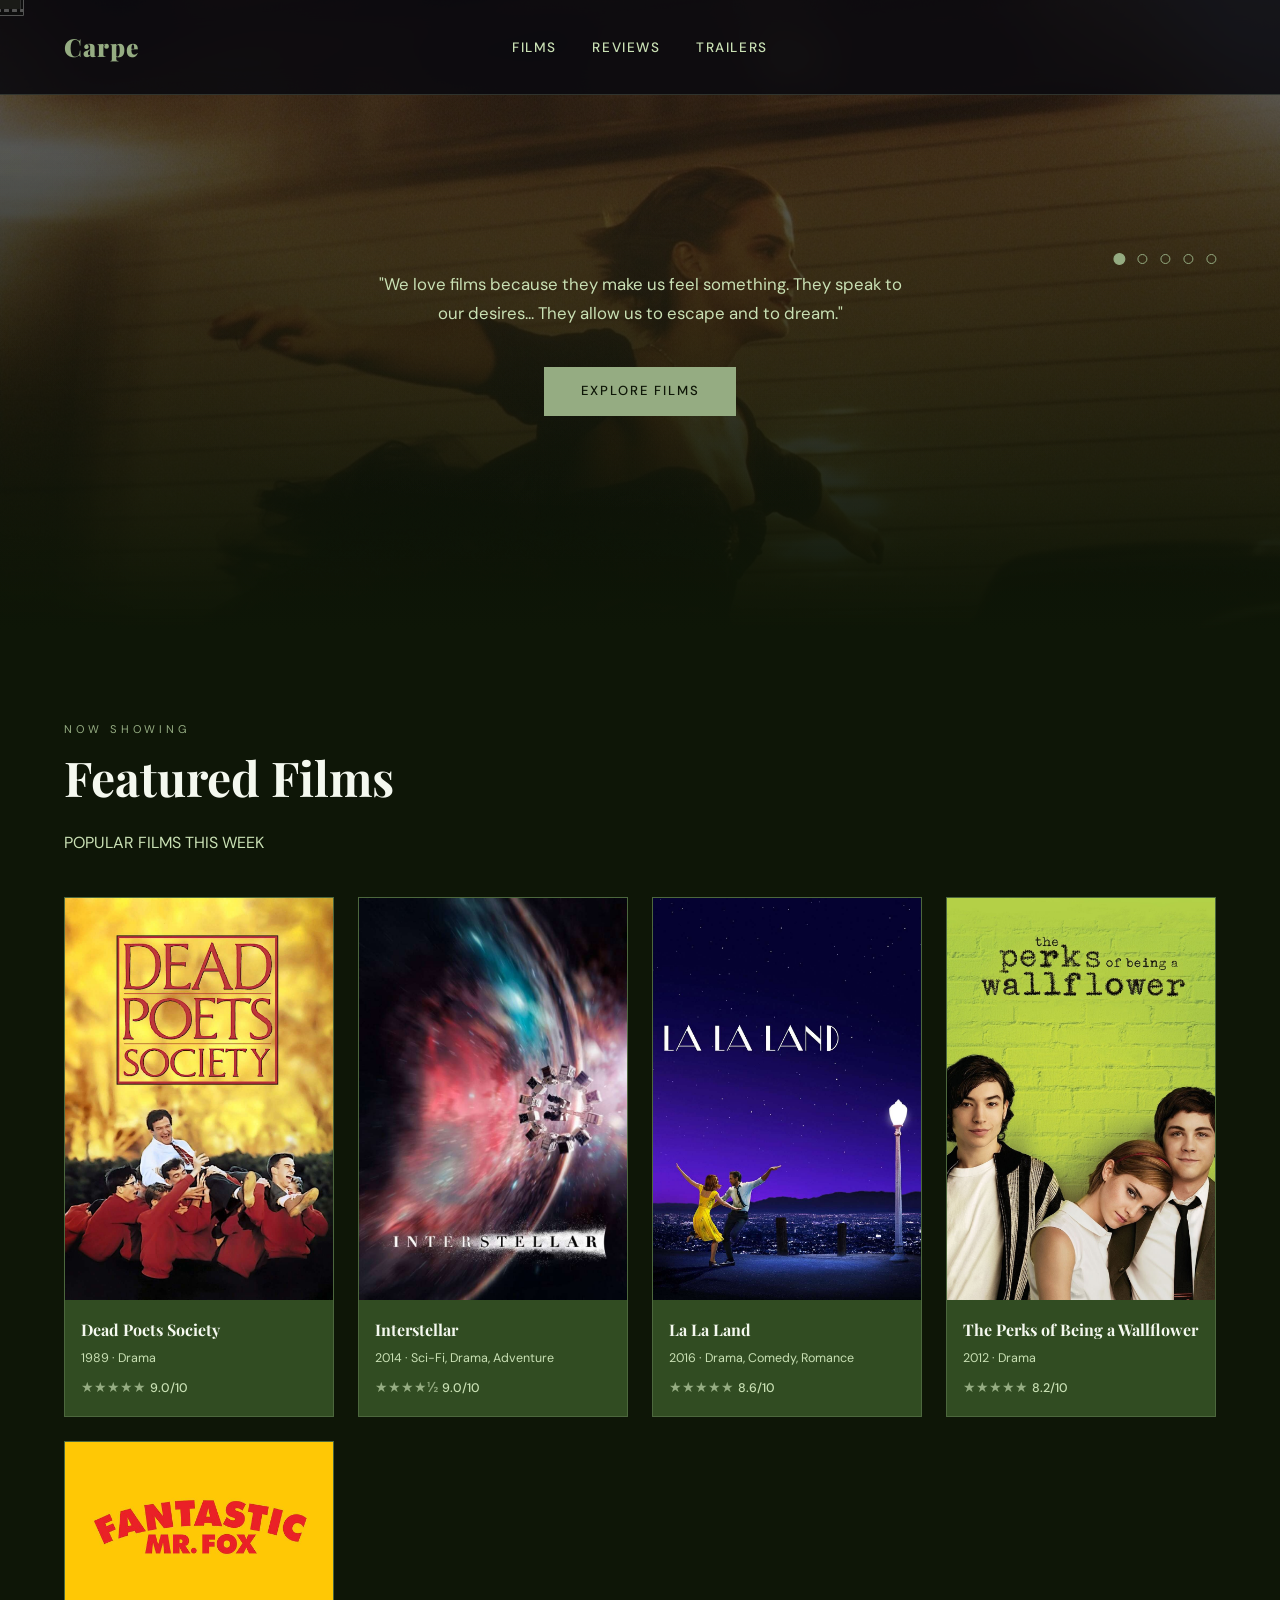
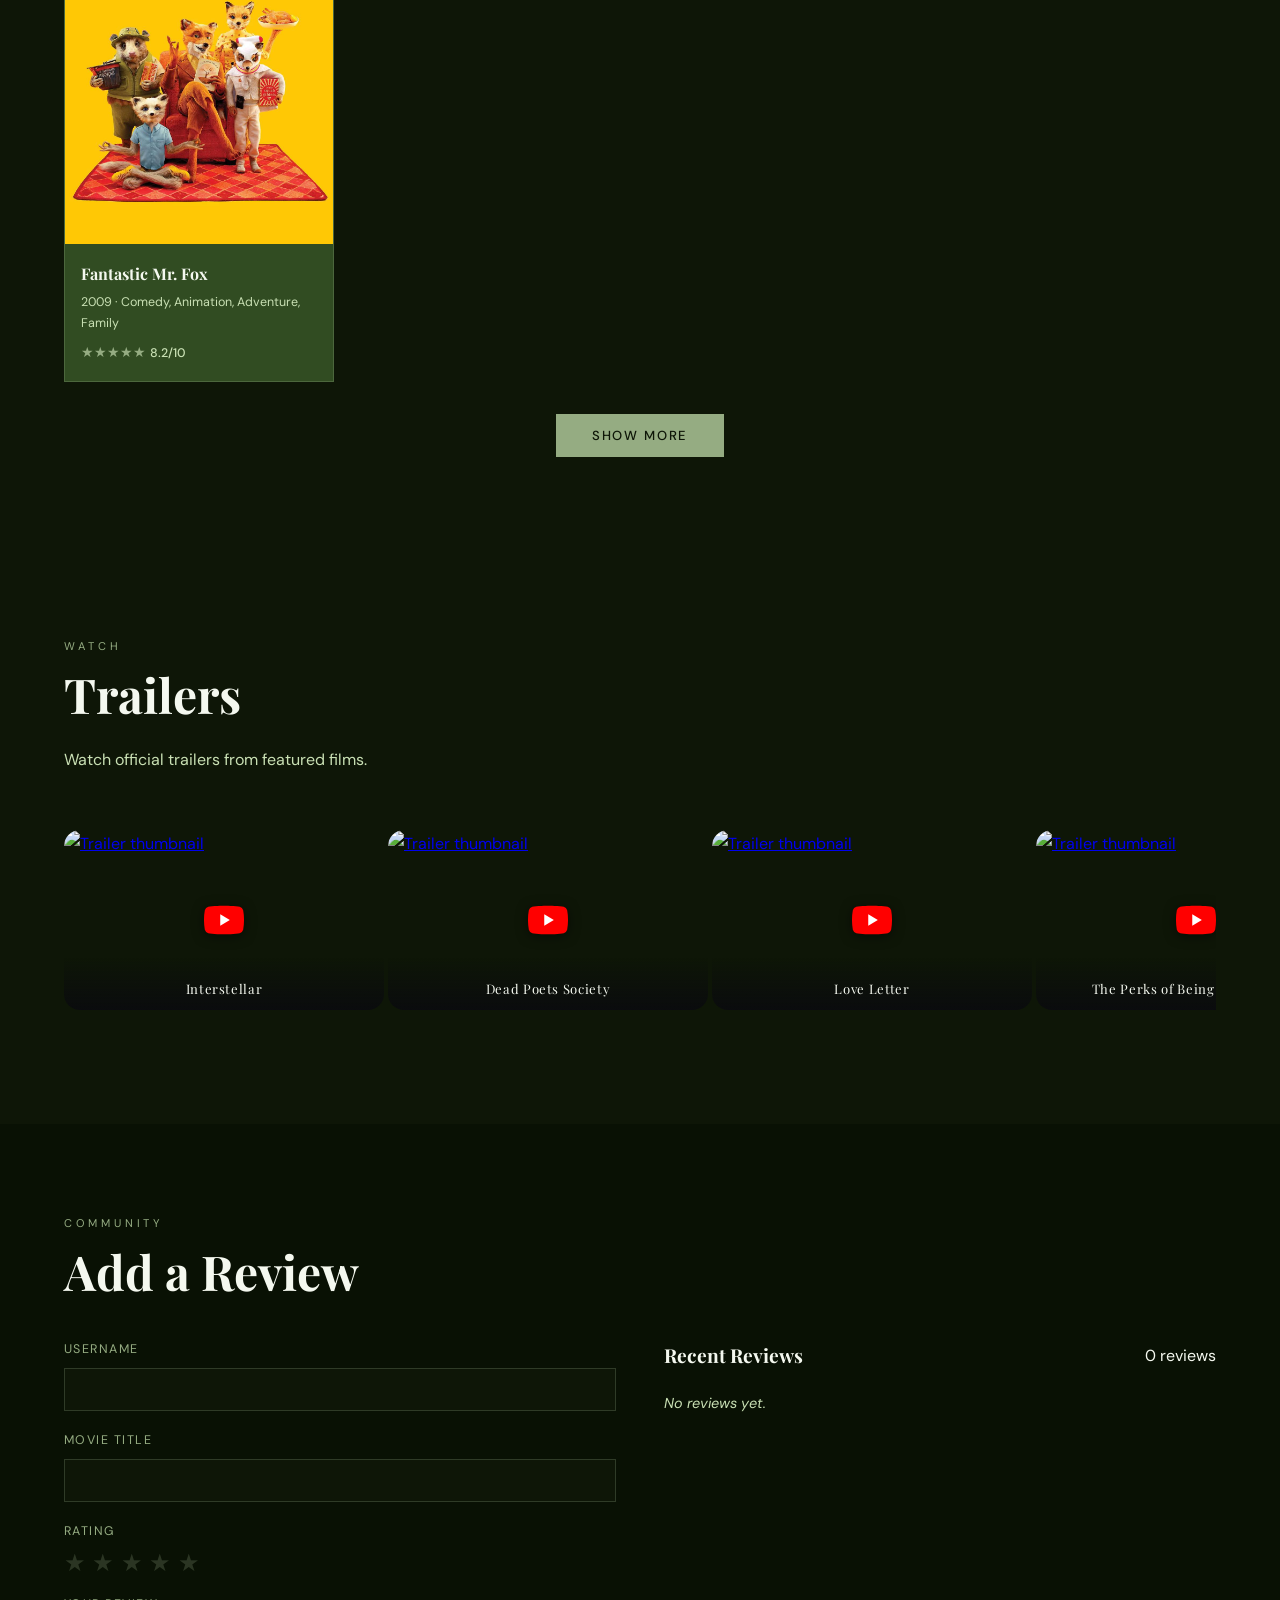
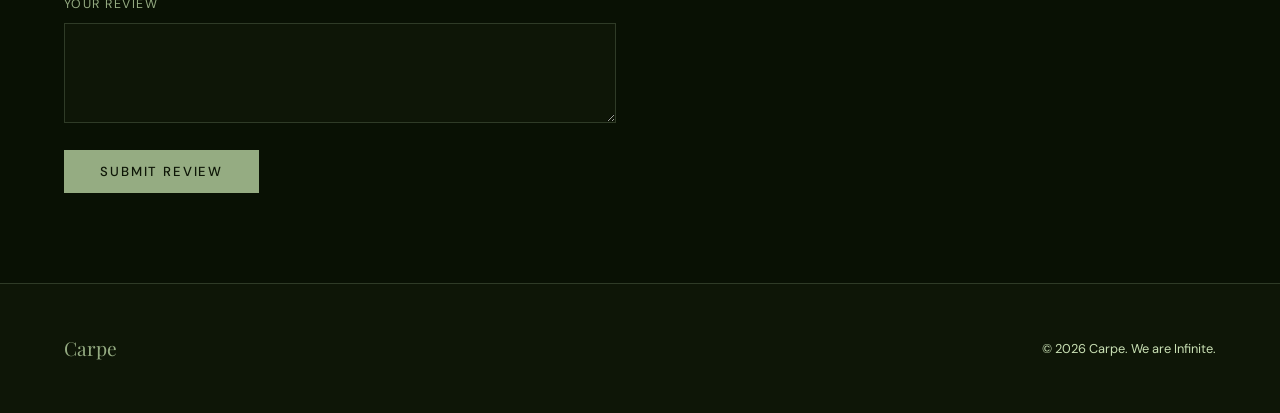
==== index.html @ 20c7e8ca "first upload" ====
<!DOCTYPE html>
<html lang="en">
<head>
  <meta charset="UTF-8" />
  <meta name="viewport" content="width=device-width, initial-scale=1.0" />
  <meta name="description" content="Carpe — a film appreciation site" />

  <!-- Google Fonts -->
  <link rel="preconnect" href="https://fonts.googleapis.com">
  <link href="https://fonts.googleapis.com/css2?family=Playfair+Display:ital,wght@0,400;0,700;0,900;1,400&family=DM+Sans:wght@300;400;500&display=swap" rel="stylesheet">

  <!-- External CSS -->
  <link rel="stylesheet" href="style.css">
</head>

<body>

  <!-- ═══════════════ HEADER ═══════════════ -->
  <header>
    <a href="#hero" class="logo">Carpe</a>

    <nav aria-label="Main navigation">
      <ul>
        <li><a href="#gallery">Films</a></li>
        <li><a href="#reviews">Reviews</a></li>
        <li><a href="#trailers">Trailers</a></li>
      </ul>
    </nav>
  </header>

  <!-- ═══════════════ MAIN ═══════════════ -->
  <main>

    <!-- HERO -->
    <section id="hero" aria-label="Hero introduction">
      <img src="perks.jpg" alt="" class="hero-img" aria-hidden="true">
      <div class="hero-bg"></div>
      <div class="hero-dots" aria-label="Slideshow navigation"></div>

      <div class="hero-filmstrip" aria-hidden="true">
        <span></span><span></span><span></span><span></span><span></span>
        <span></span><span></span><span></span><span></span><span></span>
      </div>

      <p class="hero-sub">
        "We love films because they make us feel something. They speak to our desires... They allow us to escape and to dream."
      </p>

      <a href="#gallery" class="btn btn-solid">Explore Films</a>
    </section>

    <!-- GALLERY -->
    <section id="gallery" aria-label="Movie gallery">
      <p class="section-label">Now Showing</p>
      <h2 class="section-title">Featured Films</h2>
      <p style="color:var(--muted); max-width:560px;">POPULAR FILMS THIS WEEK</p>

      <div class="gallery-grid" id="gallery-grid" role="list"></div>

      <div style="text-align:center; margin-top:2rem;">
        <button id="show-more" class="btn btn-solid">Show More</button>
      </div>
    </section>

    <!-- TRAILERS -->
    <section id="trailers" aria-label="Movie trailers">
      <p class="section-label">Watch</p>
      <h2 class="section-title">Trailers</h2>
      <p style="color:var(--muted); max-width:560px;">Watch official trailers from featured films.</p>

      <div class="trailer-row">
        <div class="trailer-card">
          <a href="https://www.youtube.com/watch?v=zSWdZVtXT7E" target="_blank">
            <img src="https://img.youtube.com/vi/zSWdZVtXT7E/maxresdefault.jpg" class="trailer-thumb" alt="Trailer thumbnail">
           <div class="play-btn">
  <svg viewBox="0 0 24 24" width="40" height="40" xmlns="http://www.w3.org/2000/svg">
  <path fill="red" d="M23.5 6.2a3 3 0 0 0-2.1-2.1C19.5 3.5 12 3.5 12 3.5s-7.5 0-9.4.6A3 3 0 0 0 .5 6.2 31.6 31.6 0 0 0 0 12a31.6 31.6 0 0 0 .5 5.8 3 3 0 0 0 2.1 2.1c1.9.6 9.4.6 9.4.6s7.5 0 9.4-.6a3 3 0 0 0 2.1-2.1A31.6 31.6 0 0 0 24 12a31.6 31.6 0 0 0-.5-5.8z"/>
  <polygon fill="white" points="9.75,15.5 15.5,12 9.75,8.5"/>
</svg>
</div>
            <div class="trailer-info">Interstellar</div>
          </a>
        </div>

        <div class="trailer-card">
          <a href="https://youtu.be/ye4KFyWu2do?si=KIKVh2EYXDmEdxa7" target="_blank">
            <img src="https://img.youtube.com/vi/ye4KFyWu2do/hqdefault.jpg" class="trailer-thumb" alt="Trailer thumbnail">
            <div class="play-btn">
              <svg viewBox="0 0 24 24" width="40" height="40" xmlns="http://www.w3.org/2000/svg">
                <path fill="red" d="M23.5 6.2a3 3 0 0 0-2.1-2.1C19.5 3.5 12 3.5 12 3.5s-7.5 0-9.4.6A3 3 0 0 0 .5 6.2 31.6 31.6 0 0 0 0 12a31.6 31.6 0 0 0 .5 5.8 3 3 0 0 0 2.1 2.1c1.9.6 9.4.6 9.4.6s7.5 0 9.4-.6a3 3 0 0 0 2.1-2.1A31.6 31.6 0 0 0 24 12a31.6 31.6 0 0 0-.5-5.8z"/>
                <polygon fill="white" points="9.75,15.5 15.5,12 9.75,8.5"/>
              </svg>
            </div>
            <div class="trailer-info">Dead Poets Society</div>
          </a>
        </div>
        
        <div class="trailer-card">
          <a href="https://www.youtube.com/watch?v=P6JAtpSC0EA" target="_blank">
            <img src="https://img.youtube.com/vi/P6JAtpSC0EA/maxresdefault.jpg" class="trailer-thumb" alt="Trailer thumbnail">
           <div class="play-btn">
  <svg viewBox="0 0 24 24" width="40" height="40" xmlns="http://www.w3.org/2000/svg">
  <path fill="red" d="M23.5 6.2a3 3 0 0 0-2.1-2.1C19.5 3.5 12 3.5 12 3.5s-7.5 0-9.4.6A3 3 0 0 0 .5 6.2 31.6 31.6 0 0 0 0 12a31.6 31.6 0 0 0 .5 5.8 3 3 0 0 0 2.1 2.1c1.9.6 9.4.6 9.4.6s7.5 0 9.4-.6a3 3 0 0 0 2.1-2.1A31.6 31.6 0 0 0 24 12a31.6 31.6 0 0 0-.5-5.8z"/>
  <polygon fill="white" points="9.75,15.5 15.5,12 9.75,8.5"/>
</svg>
</div>
            <div class="trailer-info">Love Letter</div>
          </a>
        </div>

        <div class="trailer-card">
          <a href="https://www.youtube.com/watch?v=n5rh7O4IDc0" target="_blank">
            <img src="https://img.youtube.com/vi/n5rh7O4IDc0/maxresdefault.jpg" class="trailer-thumb" alt="Trailer thumbnail">
           <div class="play-btn">
  <svg viewBox="0 0 24 24" width="40" height="40" xmlns="http://www.w3.org/2000/svg">
  <path fill="red" d="M23.5 6.2a3 3 0 0 0-2.1-2.1C19.5 3.5 12 3.5 12 3.5s-7.5 0-9.4.6A3 3 0 0 0 .5 6.2 31.6 31.6 0 0 0 0 12a31.6 31.6 0 0 0 .5 5.8 3 3 0 0 0 2.1 2.1c1.9.6 9.4.6 9.4.6s7.5 0 9.4-.6a3 3 0 0 0 2.1-2.1A31.6 31.6 0 0 0 24 12a31.6 31.6 0 0 0-.5-5.8z"/>
  <polygon fill="white" points="9.75,15.5 15.5,12 9.75,8.5"/>
</svg>
</div>
            <div class="trailer-info">The Perks of Being a Wallflower</div>
          </a>
        </div>

      </div>
    </section>

    <!-- REVIEWS -->
    <section id="reviews" aria-label="Movie reviews">
      <p class="section-label">Community</p>
      <h2 class="section-title">Add a Review</h2>

      <div class="reviews-layout">
        <div class="review-form">
          <div class="form-group">
            <label for="r-name">Username</label>
            <input type="text" id="r-name">
          </div>

          <div class="form-group">
  <label for="r-movie">Movie Title</label>
  <input type="text" id="r-movie" list="movie-options" autocomplete="off">
  <datalist id="movie-options">
    <option value="Dead Poets Society">
    <option value="Interstellar">
    <option value="La La Land">
    <option value="The Perks of Being a Wallflower">
    <option value="Fantastic Mr. Fox">
    <option value="Love Letter">
    <option value="The Wind Rises">
    <option value="First Love">
    <option value="We Made a Beautiful Bouquet">
    <option value="April Story">
  </datalist>
</div>

          <div class="form-group">
            <label>Rating</label>
            <div class="star-select" id="star-select">
              <button class="star-btn" data-val="1">★</button>
              <button class="star-btn" data-val="2">★</button>
              <button class="star-btn" data-val="3">★</button>
              <button class="star-btn" data-val="4">★</button>
              <button class="star-btn" data-val="5">★</button>
            </div>
          </div>

          <div class="form-group">
            <label for="r-review">Your Review</label>
            <textarea id="r-review"></textarea>
          </div>

          <button class="btn btn-solid" id="submit-review">Submit Review</button>
          <p id="form-error"></p>
        </div>

        <div id="reviews-list">
          <div class="reviews-list-header">
            <h3>Recent Reviews</h3>
            <span id="review-count">0 reviews</span>
          </div>

          <div id="reviews-container">
            <p class="no-reviews">No reviews yet.</p>
          </div>
        </div>
      </div>
    </section>

  </main>

  <!-- FOOTER -->
  <footer>
    <div class="footer-logo">Carpe</div>
    <p class="footer-copy">© 2026 Carpe. We are Infinite.</p>
  </footer>

  <!-- BACK TO TOP -->
  <button id="back-top">↑</button>

  <!-- MODAL -->
  <div class="modal-backdrop" id="modal-backdrop">
    <div class="modal">
      <button class="modal-close" id="modal-close">×</button>

      <div class="modal-header">
        <h2 class="section-title" id="modal-title"></h2>
        <div class="modal-badges" id="modal-badges"></div>
      </div>

      <div class="modal-body">
        <audio id="modal-audio" loop>
    <source id="modal-audio-src" src="" type="audio/mpeg">
  </audio>
        <p class="modal-synopsis" id="modal-synopsis"></p>
        <div id="modal-cast"></div>
      </div>
    </div>
  </div>

  <!-- External JS -->
  <script src="script.js"></script>

</body>
</html>
---- style.css ----
*, *::before, *::after { box-sizing: border-box; margin: 0; padding: 0; }

:root {
  --bg:     #0e1607;
  --bg2:    #091104;
  --bg3:    #2d4420;
  --card:   #314c22;

  --gold:   #95ac82;
  --gold2:  #c9e0b4;
  --red:    #7b9168;

  --text:   #f4f8ef;
  --muted:  #c9e0b4;

  --border: rgba(201, 224, 180, 0.18);

  --ff-display: 'Playfair Display', Georgia, serif;
  --ff-body:    'DM Sans', sans-serif;
}

html { scroll-behavior: smooth; }

body {
  background:   var(--bg);
  color:        var(--text);
  font-family:  var(--ff-body);
  font-size:    16px;
  line-height:  1.7;
  overflow-x:   hidden;
}

/* ── HEADER ── */
header {
  position:        fixed;
  top:             0;
  left:            0;
  right:           0;
  z-index:         100;
  background:      rgba(10, 10, 15, 0.88);
  backdrop-filter: blur(14px);
  border-bottom:   1px solid var(--border);
  display:         flex;
  align-items:     center;
  justify-content: center;
  padding:         0 5vw;
  height:          95px;
  transition:      all 0.3s ease;
}

header.shrink {
  height:     65px;
  background: rgba(10, 10, 15, 0.96);
}

header.shrink .logo { font-size: 1.2rem; }
header.shrink nav a { font-size: 0.72rem; }

.logo {
  position:        absolute;
  left:            5vw;
  font-family:     var(--ff-display);
  font-size:       1.55rem;
  font-weight:     900;
  letter-spacing:  0.04em;
  color:           var(--gold);
  text-decoration: none;
}

.logo span {
  color:       var(--text);
  font-style:  italic;
  font-weight: 400;
}

/* ── NAV ── */
nav ul {
  list-style: none;
  display:    flex;
  gap:        2.2rem;
}

nav a {
  color:           var(--muted);
  text-decoration: none;
  font-size:       0.85rem;
  font-weight:     500;
  letter-spacing:  0.12em;
  text-transform:  uppercase;
  transition:      color 0.25s;
  position:        relative;
}

nav a::after {
  content:    '';
  position:   absolute;
  bottom:     -3px;
  left:       0;
  width:      0;
  height:     1px;
  background: var(--gold);
  transition: width 0.3s;
}

nav a:hover         { color: var(--gold); }
nav a:hover::after  { width: 100%; }

/* ── HERO ── */
#hero {
  min-height:      70vh;
  display:         flex;
  flex-direction:  column;
  align-items:     center;
  justify-content: center;
  text-align:      center;
  padding:         120px 5vw 80px;
  position:        relative;
  background:      #0a0a0f;
  overflow:        hidden;
}

.hero-img {
  position:       absolute;
  inset:          0;
  width:          100%;
  height:         100%;
  object-fit:     cover;
  object-position: center;
  z-index:        0;
  transition: opacity 0.4s ease;
  opacity:        0;
  animation:      heroFadeIn 2s ease-out 0.2s forwards,
                  heroZoom 14s ease-in-out infinite alternate;
}

@keyframes heroFadeIn {
  from { opacity: 0; }
  to   { opacity: 0.55; }
}

@keyframes heroZoom {
  from { transform: scale(1); }
  to   { transform: scale(1.08); }
}

.hero-bg {
  position:   absolute;
  inset:      0;
  background: radial-gradient(ellipse 80% 60% at 50% 40%, rgba(201, 168, 76, 0.06) 0%, transparent 70%),
              linear-gradient(to bottom, rgba(10, 10, 15, 0.25) 0%, var(--bg) 100%);  /* ← change this line */
  z-index:    1;
}

#hero > *:not(.hero-img):not(.hero-bg) {
  position: relative;
  z-index:  2;
}

.hero-filmstrip {
  position:   absolute;
  top:        0;
  left:       0;
  right:      0;
  height:     6px;
  display:    flex;
  z-index:    3;
}

.hero-filmstrip span {
  flex:       1;
  background: var(--gold);
  margin:     0 2px;
  opacity:    0.6;
}

.hero-eyebrow {
  font-size:      0.75rem;
  letter-spacing: 0.3em;
  text-transform: uppercase;
  color:          var(--gold);
  margin-bottom:  1.2rem;
}

#hero h1 {
  font-family:   var(--ff-display);
  font-size:     clamp(3.2rem, 8vw, 7rem);
  font-weight:   900;
  line-height:   1.05;
  color:         var(--text);
  margin-bottom: 1.2rem;
}

#hero h1 em {
  color:      var(--gold);
  font-style: italic;
}

.hero-sub {
  max-width:     540px;
  color:         var(--muted);
  font-size:     1.05rem;
  margin-bottom: 2.5rem;
}

/* ── BUTTONS ── */
.btn {
  display:         inline-block;
  padding:         0.75rem 2.2rem;
  border:          1px solid var(--gold);
  color:           var(--gold);
  text-decoration: none;
  font-size:       0.82rem;
  letter-spacing:  0.14em;
  text-transform:  uppercase;
  font-family:     var(--ff-body);
  font-weight:     500;
  transition:      background 0.25s, color 0.25s;
  cursor:          pointer;
  background:      transparent;
}

.btn:hover        { background: var(--gold);  color: var(--bg); }
.btn-solid        { background: var(--gold);  color: var(--bg); }
.btn-solid:hover  { background: var(--gold2); border-color: var(--gold2); }

/* ── SECTION COMMON ── */
section { padding: 90px 5vw; }

.section-label {
  font-size:      0.7rem;
  letter-spacing: 0.35em;
  text-transform: uppercase;
  color:          var(--gold);
  margin-bottom:  0.7rem;
}

.section-title {
  font-family:   var(--ff-display);
  font-size:     clamp(2rem, 4vw, 3rem);
  font-weight:   700;
  margin-bottom: 1.5rem;
  line-height:   1.15;
}

hr { border: none; border-top: 1px solid var(--border); margin: 3rem 0; }

/* ── ABOUT / INFO ── */
#about { background: var(--bg2); }

.about-grid {
  display:               grid;
  grid-template-columns: 1fr 1fr;
  gap:                   4rem;
  align-items:           start;
}

article h2 {
  font-family:   var(--ff-display);
  font-size:     1.6rem;
  margin-bottom: 0.9rem;
}

article p { color: var(--muted); margin-bottom: 1rem; }

.about-grid aside {
  background: var(--bg3);
  border:     1px solid var(--border);
  padding:    2rem;
}

aside h3 {
  font-family:   var(--ff-display);
  font-size:     1.1rem;
  color:         var(--gold);
  margin-bottom: 1.2rem;
}

blockquote {
  border-left: 3px solid var(--gold);
  padding:     1rem 1.5rem;
  margin:      1.5rem 0;
  background:  rgba(201, 168, 76, 0.05);
  font-family: var(--ff-display);
  font-style:  italic;
  font-size:   1.05rem;
  color:       var(--text);
}

blockquote cite {
  display:        block;
  font-family:    var(--ff-body);
  font-style:     normal;
  font-size:      0.8rem;
  color:          var(--gold);
  margin-top:     0.5rem;
  letter-spacing: 0.06em;
}

dl { margin-top: 1rem; }

dl dt {
  font-weight:    500;
  color:          var(--gold);
  font-size:      0.85rem;
  letter-spacing: 0.08em;
  text-transform: uppercase;
  margin-top:     1rem;
}

dl dd { color: var(--muted); padding-left: 0; margin-top: 0.2rem; }

ul.styled,
ol.styled {
  padding-left: 1.4rem;
  color:        var(--muted);
}

ul.styled li,
ol.styled li { margin-bottom: 0.5rem; }

ul.styled li::marker { color: var(--gold); }
ol.styled li::marker { color: var(--gold); font-weight: 700; }

/* ── GALLERY ── */
#gallery { background: var(--bg); }

@keyframes fadeUp {
  from { opacity: 0; transform: translateY(15px); }
  to   { opacity: 1; transform: translateY(0); }
}

.gallery-grid {
  display:               grid;
  grid-template-columns: repeat(auto-fill, minmax(220px, 1fr));
  gap:                   1.5rem;
  margin-top:            2.5rem;
}

.movie-card {
  background:    var(--card);
  border:        1px solid var(--border);
  overflow:      hidden;
  cursor:        pointer;
  transition:    transform 0.3s, border-color 0.3s;
  position:      relative;
  animation:     fadeUp 0.5s ease both;
}

.movie-card:hover { transform: translateY(-6px); border-color: var(--gold); }

.movie-poster {
  width:           100%;
  aspect-ratio:    2 / 3;
  display:         flex;
  align-items:     center;
  justify-content: center;
  font-size:       4rem;
  position:        relative;
  overflow:        hidden;
}

.poster-image {
  width:      100%;
  height:     100%;
  object-fit: cover;
  display:    block;
}

.movie-poster-overlay {
  position:    absolute;
  inset:       0;
  background:  linear-gradient(to top, rgba(0, 0, 0, 0.85) 0%, transparent 50%);
  opacity:     0;
  transition:  opacity 0.3s;
  display:     flex;
  align-items: flex-end;
  padding:     1rem;
}

.movie-card:hover .movie-poster-overlay { opacity: 1; }

.movie-poster-overlay span {
  font-size:      0.78rem;
  letter-spacing: 0.1em;
  text-transform: uppercase;
  color:          var(--gold);
  border:         1px solid var(--gold);
  padding:        0.35rem 0.8rem;
}

.movie-info             { padding: 1rem; }
.movie-info h3          { font-family: var(--ff-display); font-size: 1rem; margin-bottom: 0.3rem; }
.movie-info .meta       { font-size: 0.78rem; color: var(--muted); }
.movie-info .rating     { color: var(--gold); font-weight: 500; margin-top: 0.4rem; font-size: 0.9rem; }

.poster-0 { background: linear-gradient(135deg, #1a0a2e, #4b0082); }
.poster-1 { background: linear-gradient(135deg, #0d2137, #1a5276); }
.poster-2 { background: linear-gradient(135deg, #1c0a00, #7b3000); }
.poster-3 { background: linear-gradient(135deg, #0a1f0a, #1e5e1e); }
.poster-4 { background: linear-gradient(135deg, #1a0000, #6b0000); }
.poster-5 { background: linear-gradient(135deg, #0f0f1a, #2c2c5e); }

/* ── TRAILERS ── */
.trailer-row {
  display:           flex;
  gap:               0.25rem;
  overflow-x:        auto;
  padding:           1.5rem 0;
  scroll-snap-type:  x mandatory;
}

.trailer-card {
  flex:              0 0 auto;
  width:             320px;
  border-radius:     16px;
  overflow:          hidden;
  position:          relative;
  scroll-snap-align: start;
  margin-top:        2rem;
}

.trailer-thumb {
  width:      100%;
  height:     180px;
  object-fit: cover;
  display:    block;
  transition: transform 0.3s ease;
}

.trailer-card:hover .trailer-thumb { transform: scale(1.05); }

.play-btn {
  position: absolute;
  top: 50%;
  left: 50%;
  transform: translate(-50%, -50%);
  background: none;
  width: auto;
  height: auto;
  border-radius: 0;
  display: flex;
  align-items: center;
  justify-content: center;
  pointer-events: none;
  filter: drop-shadow(0 2px 6px rgba(0,0,0,0.5));
  transition: transform 0.2s ease, filter 0.2s ease;
}

.trailer-card:hover .play-btn {
  transform: translate(-50%, -50%) scale(1.15);
  filter: drop-shadow(0 4px 10px rgba(0,0,0,0.7));
}

.trailer-info {
  position: absolute;
  bottom: 0;
  left: 0;
  right: 0;
  background: linear-gradient(to top, rgba(10, 10, 15, 0.85) 0%, transparent 100%);
  color: var(--text);
  font-size: 0.82rem;
  font-family: var(--ff-display);
  letter-spacing: 0.05em;
  padding: 1.2rem 0.8rem 0.6rem;
  text-align: center;
}

/* ── MODAL ── */
.modal-backdrop {
  display:         none;
  position:        fixed;
  inset:           0;
  background:      rgba(0, 0, 0, 0.85);
  z-index:         200;
  align-items:     center;
  justify-content: center;
  padding:         2rem;
}

.modal-backdrop.open { display: flex; }

.modal {
  background:  var(--bg3);
  border:      1px solid var(--border);
  max-width:   960px;  /* increase this */
  width:       100%;
  position:    relative;
  max-height:  90vh;
  overflow-y:  auto;
}

.modal-header {
  padding:       2rem 2rem 1rem;
  border-bottom: 1px solid var(--border);
}

.modal-header h2 { font-family: var(--ff-display); font-size: 1.8rem; }
.modal-body      { padding: 1.5rem 2rem 2rem; }

.modal-close {
  position:    absolute;
  top:         1rem;
  right:       1.2rem;
  background:  none;
  border:      none;
  color:       var(--muted);
  font-size:   1.6rem;
  cursor:      pointer;
  line-height: 1;
  transition:  color 0.2s;
}

.modal-close:hover { color: var(--gold); }

.modal-badges {
  display:   flex;
  gap:       0.7rem;
  flex-wrap: wrap;
  margin:    0.8rem 0 1rem;
}

.badge {
  font-size:      0.72rem;
  letter-spacing: 0.1em;
  text-transform: uppercase;
  padding:        0.25rem 0.7rem;
  border:         1px solid var(--border);
  color:          var(--muted);
}

.badge-gold      { border-color: var(--gold); color: var(--gold); }
.modal-synopsis  { color: var(--muted); line-height: 1.75; }

/* ── MODAL GIF ── */
.modal-gif-layout {
  display:     flex;
  gap:         1.5rem;
  align-items: flex-start;
}

.modal-gif {
  width:        300px;
  height:       auto;
  object-fit:   cover;
  border:       1px solid var(--border);
  flex-shrink:  0;
  border-radius: 2px;
}

@media (max-width: 520px) {
  .modal-gif-layout {
    flex-direction: column;
  }

  .modal-gif {
    width:  100%;
    height: 180px;
  }
}

/* ── REVIEWS ── */
#reviews { background: var(--bg2); }

.reviews-layout {
  display:               grid;
  grid-template-columns: 1fr 1fr;
  gap:                   3rem;
  margin-top:            2.5rem;
}

.form-group { margin-bottom: 1.2rem; }

.form-group label {
  display:        block;
  font-size:      0.78rem;
  letter-spacing: 0.12em;
  text-transform: uppercase;
  color:          var(--gold);
  margin-bottom:  0.5rem;
}

.form-group input,
.form-group textarea,
.form-group select {
  width:       100%;
  background:  var(--bg);
  border:      1px solid var(--border);
  color:       var(--text);
  padding:     0.65rem 1rem;
  font-family: var(--ff-body);
  font-size:   0.95rem;
  outline:     none;
  transition:  border-color 0.25s;
}

.form-group input:focus,
.form-group textarea:focus,
.form-group select:focus { border-color: var(--gold); }

.form-group textarea      { resize: vertical; min-height: 100px; }
.form-group select option { background: var(--bg3); }

.star-select {
  display:   flex;
  gap:       0.4rem;
  margin-top: 0.3rem;
}

.star-btn {
  background:  none;
  border:      none;
  font-size:   1.5rem;
  cursor:      pointer;
  color:       var(--border);
  transition:  color 0.2s, transform 0.15s;
  padding:     0;
  line-height: 1;
}

.star-btn.active,
.star-btn:hover { color: var(--gold); transform: scale(1.2); }

.reviews-list-header {
  display:         flex;
  justify-content: space-between;
  align-items:     center;
  margin-bottom:   1.2rem;
}

.reviews-list-header h3 { font-family: var(--ff-display); font-size: 1.2rem; }

.review-card {
  background:    var(--bg3);
  border:        1px solid var(--border);
  padding:       1.3rem;
  margin-bottom: 1rem;
  animation:     fadeUp 0.4s ease both;
}

.review-card-header { display: flex; justify-content: space-between; align-items: flex-start; margin-bottom: 0.5rem; }
.review-card-name   { font-weight: 500; font-size: 0.95rem; }
.review-card-movie  { font-size: 0.78rem; color: var(--muted); margin-top: 0.15rem; }
.review-card-stars  { color: var(--gold); font-size: 0.9rem; }
.review-card-body   { color: var(--muted); font-size: 0.9rem; }

.no-reviews { color: var(--muted); font-size: 0.9rem; font-style: italic; }

/* ── FOOTER ── */
footer {
  background:      var(--bg);
  border-top:      1px solid var(--border);
  padding:         3rem 5vw;
  display:         flex;
  justify-content: space-between;
  align-items:     center;
  gap:             1.5rem;
  flex-wrap:       wrap;
}

.footer-logo { font-family: var(--ff-display); font-size: 1.2rem; color: var(--gold); }
.footer-copy { font-size: 0.8rem; color: var(--muted); }

/* ── BACK TO TOP ── */
#back-top {
  position:        fixed;
  bottom:          2rem;
  right:           2rem;
  width:           44px;
  height:          44px;
  background:      var(--gold);
  color:           var(--bg);
  border:          none;
  font-size:       1.2rem;
  cursor:          pointer;
  display:         flex;
  align-items:     center;
  justify-content: center;
  opacity:         0;
  pointer-events:  none;
  transition:      opacity 0.3s, transform 0.3s;
  z-index:         90;
}

#back-top.visible { opacity: 1; pointer-events: all; }
#back-top:hover   { transform: translateY(-3px); }

/* ── MISC TEXT ELEMENTS ── */
mark  { background: rgba(201, 168, 76, 0.25); color: var(--gold2); padding: 0.05em 0.3em; }
abbr  { border-bottom: 1px dotted var(--gold); cursor: help; }
strong { color: var(--text); font-weight: 500; }
em    { color: var(--gold2); }

/* ── RESPONSIVE ── */
@media (max-width: 800px) {
  .about-grid,
  .reviews-layout { grid-template-columns: 1fr; }
  nav ul           { gap: 1.2rem; }
  header           { padding: 0 4vw; }
}

@media (max-width: 520px) {
  nav ul       { display: none; }
  .gallery-grid { grid-template-columns: repeat(2, 1fr); }
}

/* ── HERO DOTS ── */
.hero-dots {
  position:  absolute;
  bottom:    2 rem;
  left:      50%;
  transform: translateX(-50%);
  display:   flex;
  gap:       0.8rem;
  z-index:   3;
}

.hero-dot {
  width:         10px;
  height:        10px;
  border-radius: 50%;
  border:        1px solid var(--gold);
  background:    transparent;
  cursor:        pointer;
  transition:    background 0.3s, transform 0.2s;
  padding:       0;
}

.hero-dot.active {
  background:  var(--gold);
  transform:   scale(1.2);
}

.hero-dot:hover { background: var(--gold2); }

/* ── FILM TAPE TRAIL ── */
.film-frame {
  position:       fixed;
  width:          48px;
  height:         32px;
  pointer-events: none;
  z-index:        9999;
  display:        flex;
  flex-direction: column;
  justify-content: space-between;
  background:     #111;
  border:         1.5px solid #555;
  border-radius:  1px;
  overflow:       hidden;
  padding:        3px 0;
}

.film-holes {
  display:        flex;
  flex-direction: row;
  gap:            3px;
  padding:        0 3px;
}

.film-holes span {
  width:          5px;
  height:         3px;
  background:     #555;
  border-radius:  0.5px;
  flex-shrink:    0;
}

.film-cell {
  flex: 1;
  margin: 0 2px;
  background: rgba(149, 172, 130, 0.08);
  border-left:  1px solid #333;
  border-right: 1px solid #333;
}
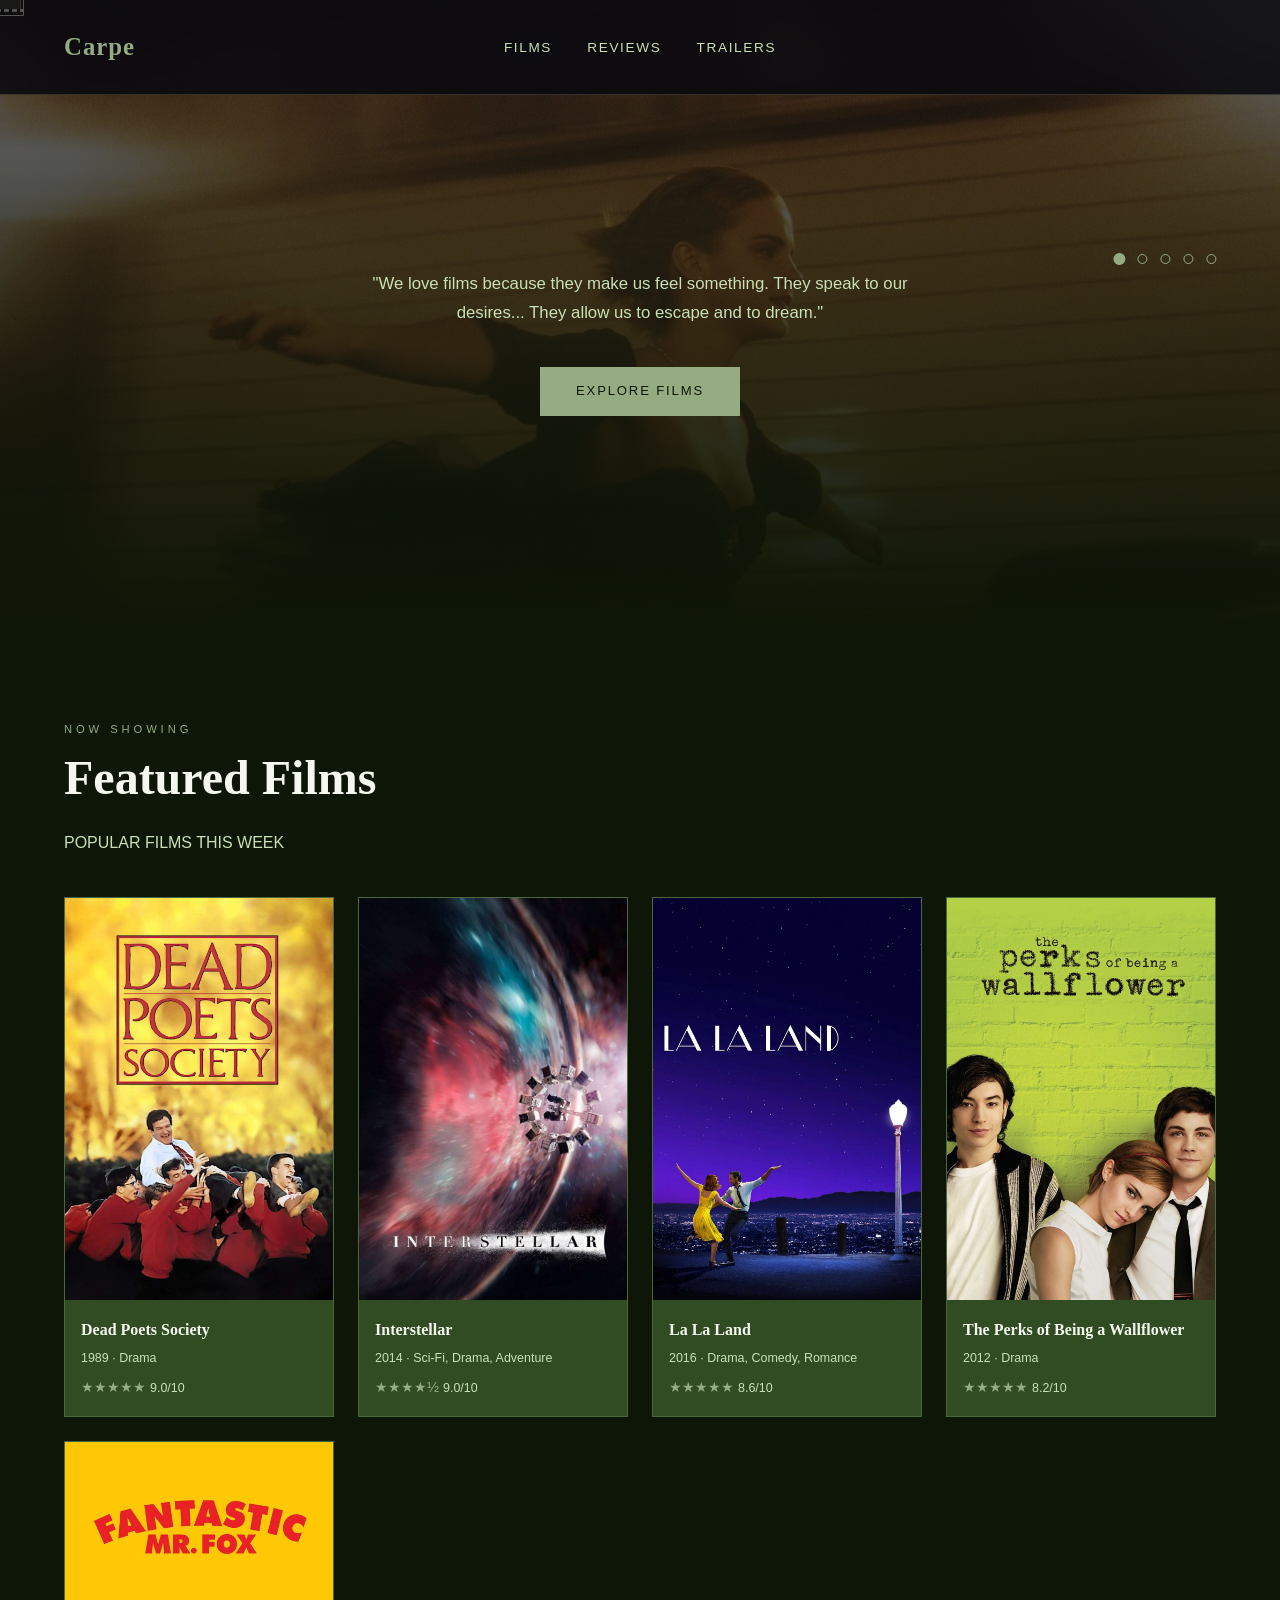
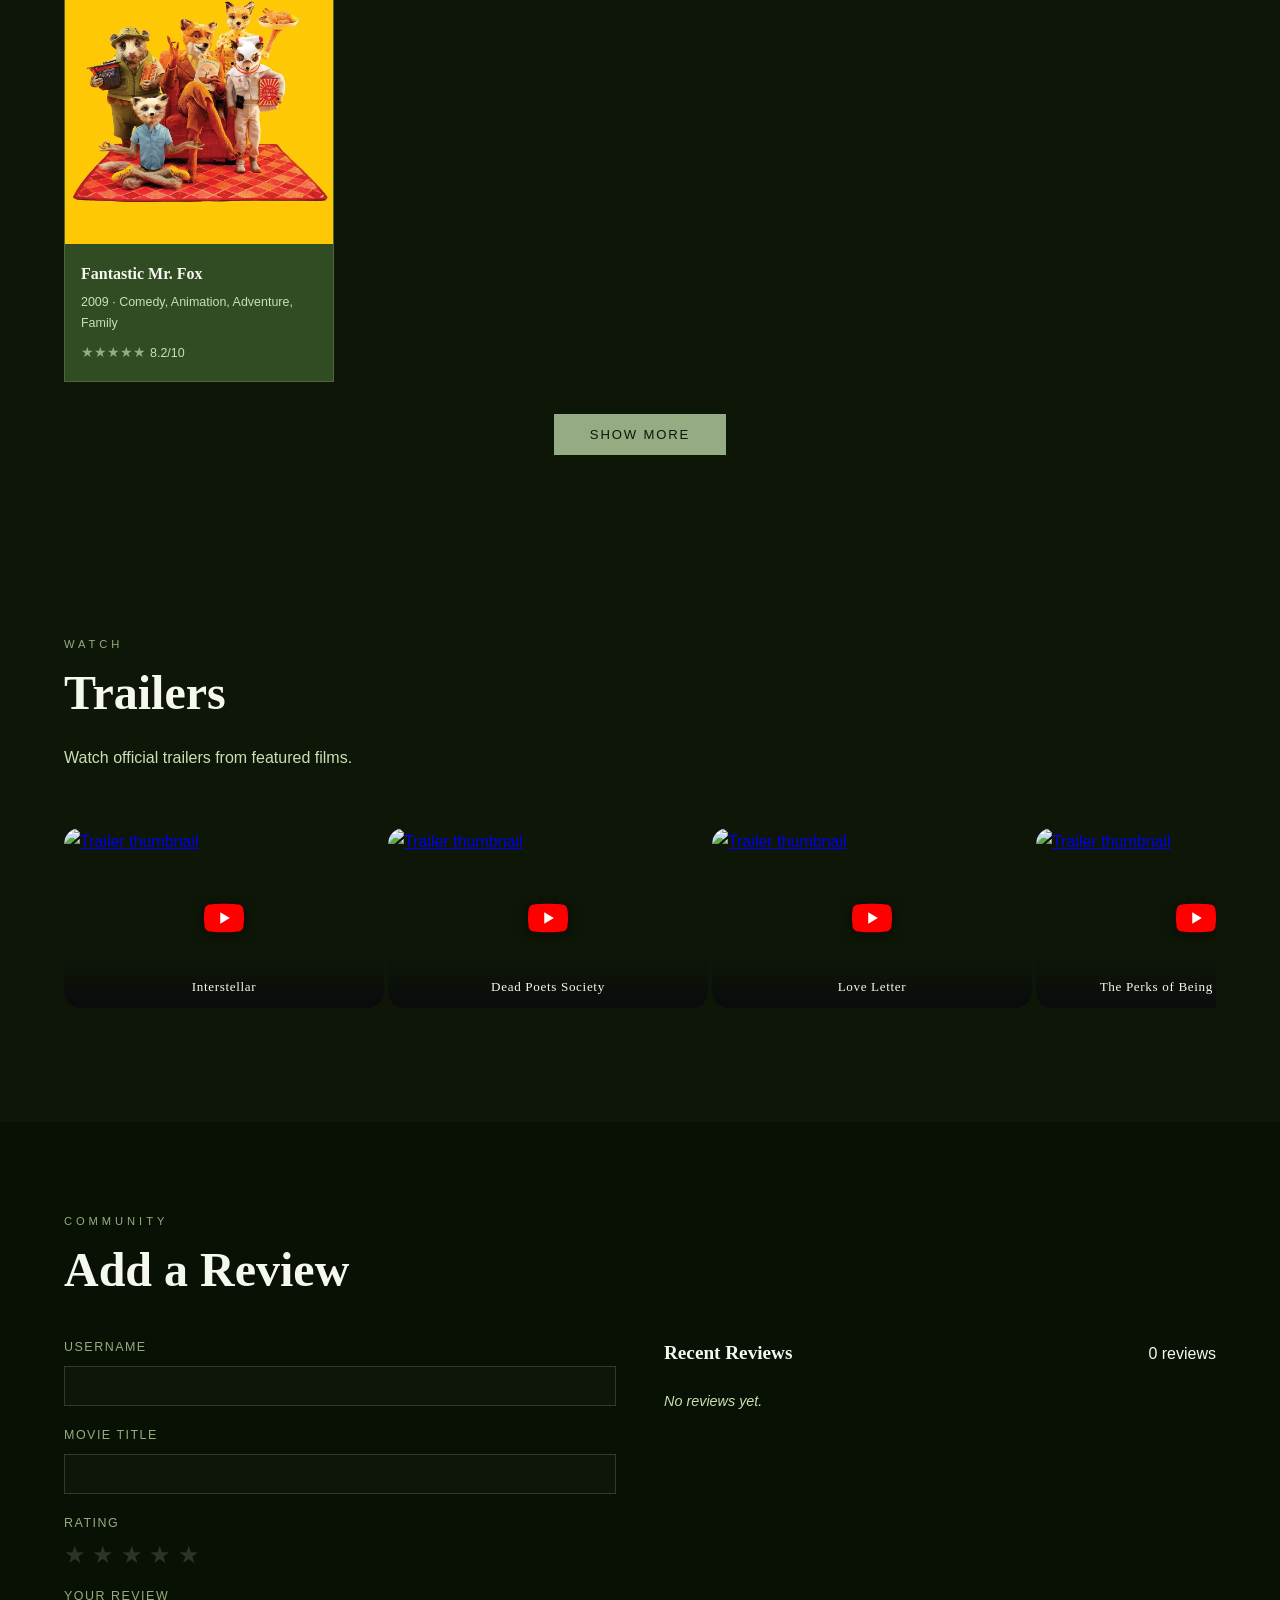
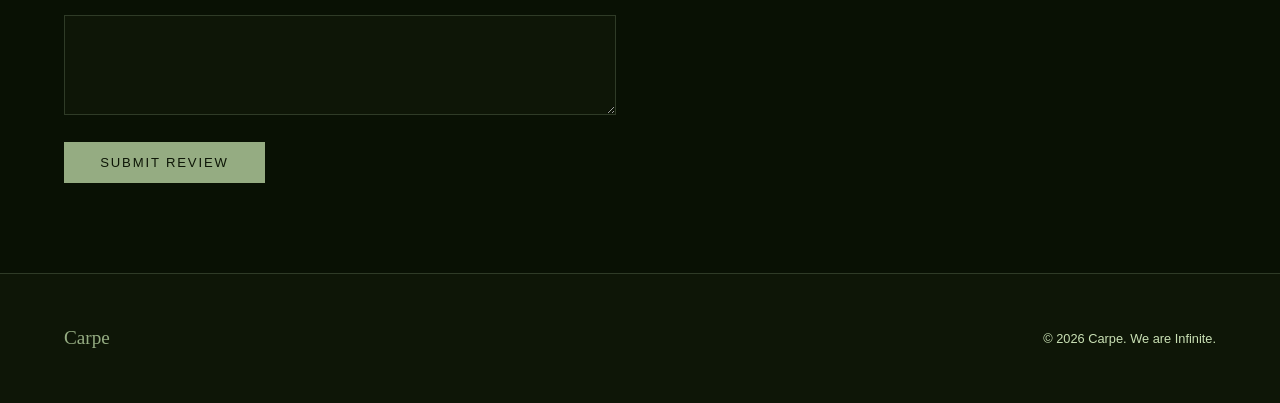
==== commit 7a1e2451: "first upload" ====
--- a/index.html
+++ b/index.html
@@ -5,10 +5,7 @@
   <meta name="viewport" content="width=device-width, initial-scale=1.0" />
   <meta name="description" content="Carpe — a film appreciation site" />
 
-  <!-- Google Fonts -->
-  <link rel="preconnect" href="https://fonts.googleapis.com">
-  <link href="https://fonts.googleapis.com/css2?family=Playfair+Display:ital,wght@0,400;0,700;0,900;1,400&family=DM+Sans:wght@300;400;500&display=swap" rel="stylesheet">
-
+  
   <!-- External CSS -->
   <link rel="stylesheet" href="style.css">
 </head>
